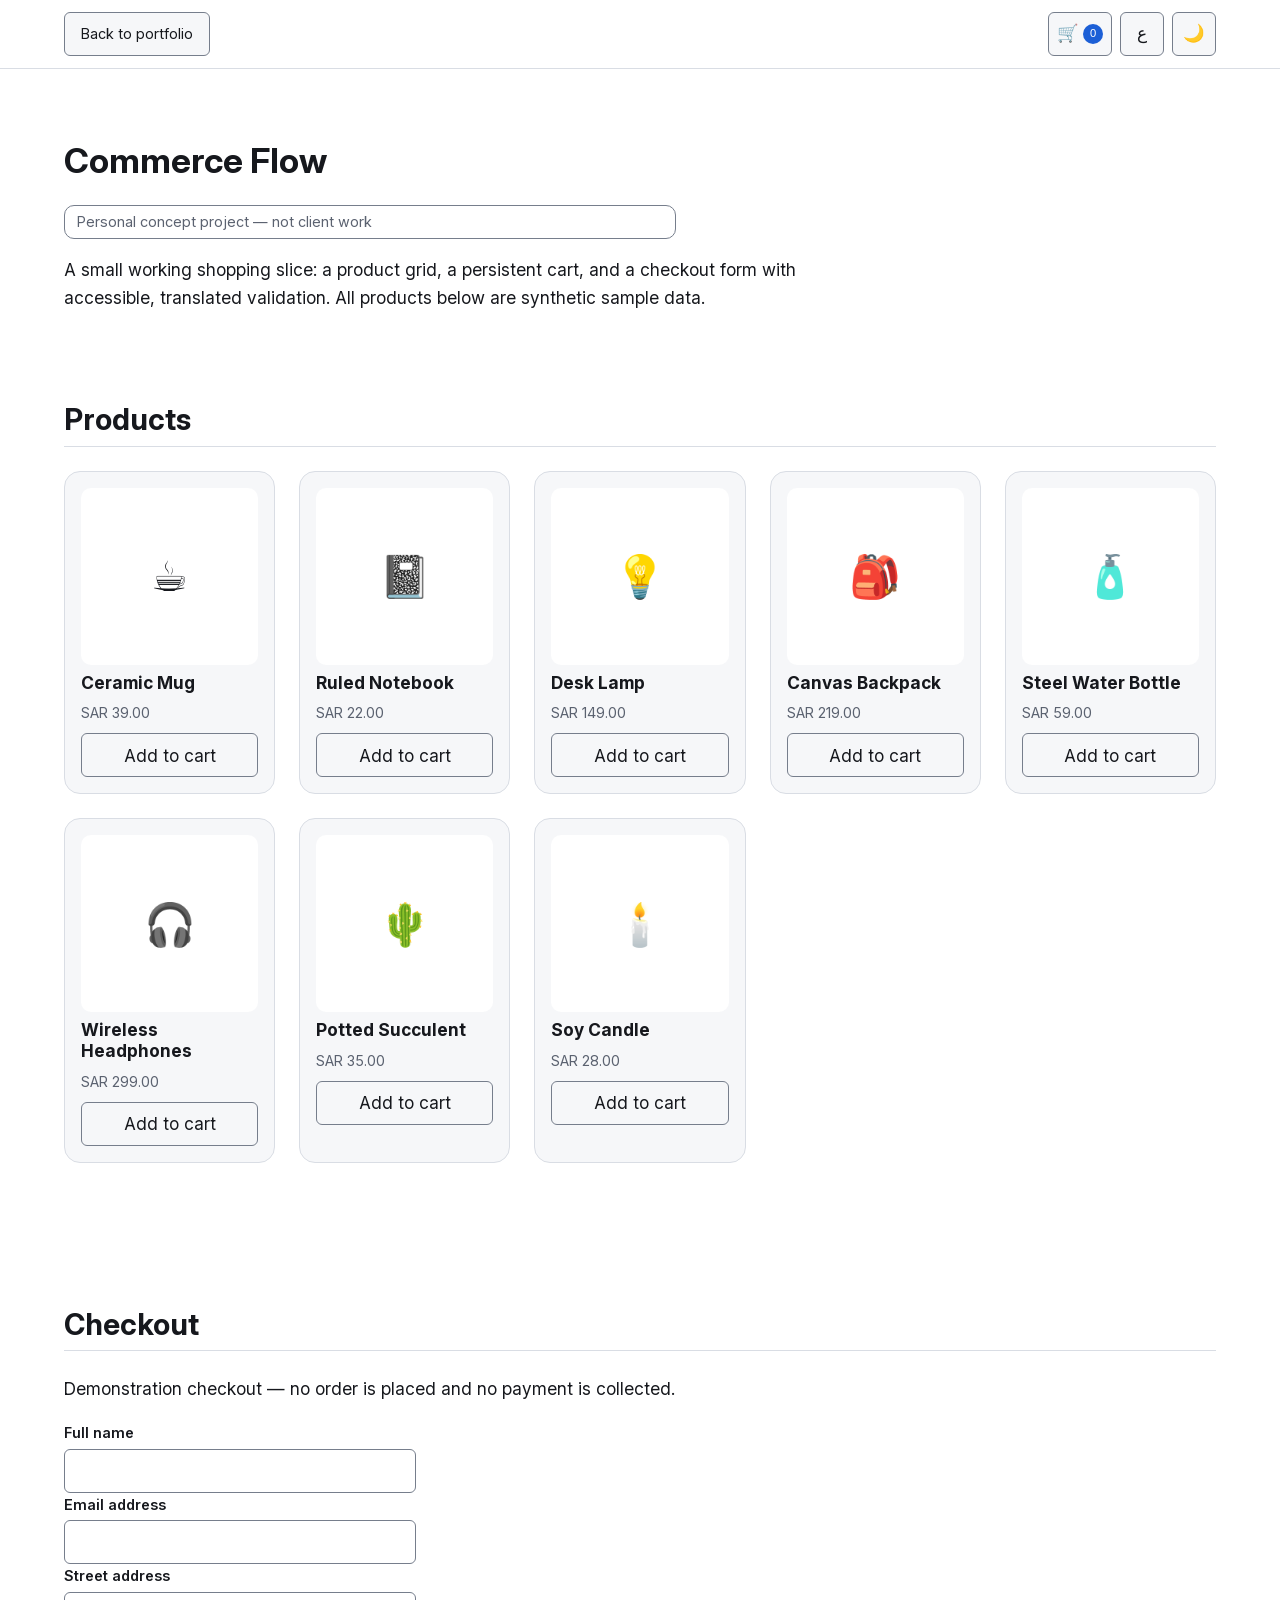
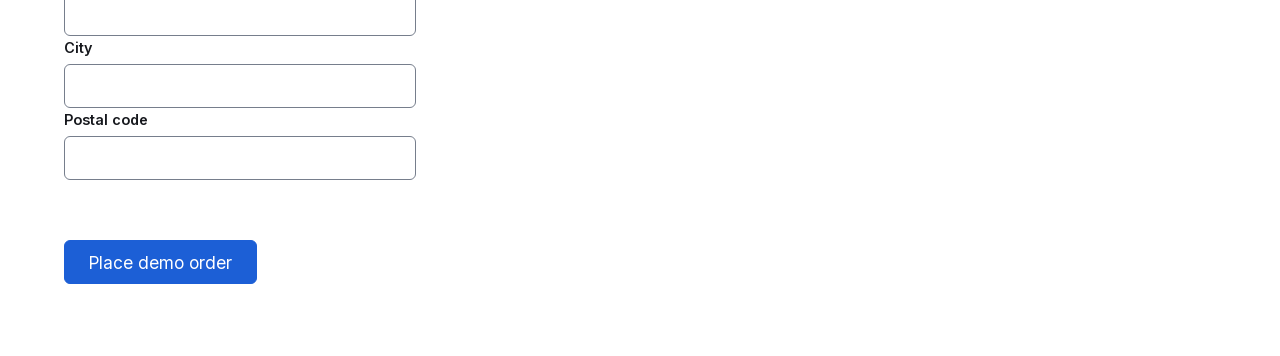
==== demos/commerce/index.html @ 714829f4 "feat: add bilingual commerce flow demo with accessible validation DOM-free cart.js (createCart) is u" ====
<!doctype html>
<html lang="en" dir="ltr">
<head>
  <meta charset="UTF-8">
  <meta name="viewport" content="width=device-width, initial-scale=1">
  <title>Commerce Flow — Musaad Muhammad</title>
  <meta name="description" content="A bilingual shopping slice — product grid, cart drawer, and a checkout form with accessible, translated validation. Personal concept project, not client work.">
  <link rel="stylesheet" href="../../css/tokens.css">
  <link rel="stylesheet" href="../../css/base.css">
  <link rel="stylesheet" href="../../css/components.css">
  <link rel="stylesheet" href="../../css/print.css" media="print">
  <script>
    try {
      const t = localStorage.getItem('portfolio:theme');
      if (t) document.documentElement.dataset.theme = t;
      const q = new URLSearchParams(location.search).get('lang');
      const l = q === 'ar' || q === 'en' ? q : localStorage.getItem('portfolio:lang');
      if (l === 'ar') { document.documentElement.lang = 'ar'; document.documentElement.dir = 'rtl'; }
    } catch {}
  </script>
  <script type="module" src="demo.js"></script>
</head>
<body>
  <a class="skip-link" href="#main" data-i18n="skip.label">Skip to main content</a>

  <header class="site-header">
    <nav class="nav container" aria-label="Primary">
      <a class="action" href="../../index.html" data-i18n="back.toPortfolio">Back to portfolio</a>
      <div class="nav__toggles">
        <button type="button" id="cart-trigger" class="toggle" data-modal-open="cart-drawer" data-i18n-attr="aria-label:cart.trigger" aria-label="Open cart">
          🛒<span id="cart-badge" class="cart-badge" aria-hidden="true">0</span>
        </button>
        <button type="button" id="lang-toggle" class="toggle" aria-pressed="false" aria-label="Switch to Arabic">ع</button>
        <button type="button" id="theme-toggle" class="toggle" aria-pressed="false" aria-label="Switch to dark theme">🌙</button>
      </div>
    </nav>
  </header>

  <p class="visually-hidden" role="status" aria-live="polite">
    <span data-i18n="cart.countLabel">Items in cart:</span> <span id="cart-count-live">0</span>
  </p>

  <main id="main">
    <div class="container demo-intro">
      <h1 data-i18n="page.title">Commerce Flow</h1>
      <p class="badge" data-i18n="badge.label">Personal concept project — not client work</p>
      <p class="demo-intro__text" data-i18n="page.intro">A small working shopping slice: a product grid, a persistent cart, and a checkout form with accessible, translated validation. All products below are synthetic sample data.</p>
    </div>

    <section id="products" class="section" aria-labelledby="products-title">
      <div class="container">
        <h2 class="section__title" id="products-title" data-i18n="products.title">Products</h2>
        <div class="product-grid">

          <article class="product-card">
            <div class="product-card__icon" aria-hidden="true">☕</div>
            <h3 class="product-card__name" data-i18n="product.mug.name">Ceramic Mug</h3>
            <p class="product-card__price" data-price-for="p-mug"></p>
            <button type="button" class="btn btn--secondary" data-add-to-cart="p-mug" data-i18n="cart.add">Add to cart</button>
          </article>

          <article class="product-card">
            <div class="product-card__icon" aria-hidden="true">📓</div>
            <h3 class="product-card__name" data-i18n="product.notebook.name">Ruled Notebook</h3>
            <p class="product-card__price" data-price-for="p-notebook"></p>
            <button type="button" class="btn btn--secondary" data-add-to-cart="p-notebook" data-i18n="cart.add">Add to cart</button>
          </article>

          <article class="product-card">
            <div class="product-card__icon" aria-hidden="true">💡</div>
            <h3 class="product-card__name" data-i18n="product.lamp.name">Desk Lamp</h3>
            <p class="product-card__price" data-price-for="p-lamp"></p>
            <button type="button" class="btn btn--secondary" data-add-to-cart="p-lamp" data-i18n="cart.add">Add to cart</button>
          </article>

          <article class="product-card">
            <div class="product-card__icon" aria-hidden="true">🎒</div>
            <h3 class="product-card__name" data-i18n="product.backpack.name">Canvas Backpack</h3>
            <p class="product-card__price" data-price-for="p-backpack"></p>
            <button type="button" class="btn btn--secondary" data-add-to-cart="p-backpack" data-i18n="cart.add">Add to cart</button>
          </article>

          <article class="product-card">
            <div class="product-card__icon" aria-hidden="true">🧴</div>
            <h3 class="product-card__name" data-i18n="product.bottle.name">Steel Water Bottle</h3>
            <p class="product-card__price" data-price-for="p-bottle"></p>
            <button type="button" class="btn btn--secondary" data-add-to-cart="p-bottle" data-i18n="cart.add">Add to cart</button>
          </article>

          <article class="product-card">
            <div class="product-card__icon" aria-hidden="true">🎧</div>
            <h3 class="product-card__name" data-i18n="product.headphones.name">Wireless Headphones</h3>
            <p class="product-card__price" data-price-for="p-headphones"></p>
            <button type="button" class="btn btn--secondary" data-add-to-cart="p-headphones" data-i18n="cart.add">Add to cart</button>
          </article>

          <article class="product-card">
            <div class="product-card__icon" aria-hidden="true">🌵</div>
            <h3 class="product-card__name" data-i18n="product.plant.name">Potted Succulent</h3>
            <p class="product-card__price" data-price-for="p-plant"></p>
            <button type="button" class="btn btn--secondary" data-add-to-cart="p-plant" data-i18n="cart.add">Add to cart</button>
          </article>

          <article class="product-card">
            <div class="product-card__icon" aria-hidden="true">🕯️</div>
            <h3 class="product-card__name" data-i18n="product.candle.name">Soy Candle</h3>
            <p class="product-card__price" data-price-for="p-candle"></p>
            <button type="button" class="btn btn--secondary" data-add-to-cart="p-candle" data-i18n="cart.add">Add to cart</button>
          </article>

        </div>
      </div>
    </section>

    <section id="checkout" class="section" aria-labelledby="checkout-title">
      <div class="container">
        <h2 class="section__title" id="checkout-title" data-i18n="checkout.title">Checkout</h2>
        <p data-i18n="checkout.note">Demonstration checkout — no order is placed and no payment is collected.</p>

        <form id="checkout-form" novalidate>
          <div class="field">
            <label class="field__label" for="checkout-name" data-i18n="checkout.name.label">Full name</label>
            <input class="field__control" type="text" id="checkout-name" name="name" required autocomplete="name">
            <p class="field__error" id="checkout-name-error" data-i18n="checkout.name.error" hidden>Enter your full name.</p>
          </div>

          <div class="field">
            <label class="field__label" for="checkout-email" data-i18n="checkout.email.label">Email address</label>
            <input class="field__control" type="email" id="checkout-email" name="email" required autocomplete="email">
            <p class="field__error" id="checkout-email-error-required" data-i18n="checkout.email.error.required" hidden>Enter your email address.</p>
            <p class="field__error" id="checkout-email-error-invalid" data-i18n="checkout.email.error.invalid" hidden>Enter a valid email address.</p>
          </div>

          <div class="field">
            <label class="field__label" for="checkout-address" data-i18n="checkout.address.label">Street address</label>
            <input class="field__control" type="text" id="checkout-address" name="address" required autocomplete="street-address">
            <p class="field__error" id="checkout-address-error" data-i18n="checkout.address.error" hidden>Enter your street address.</p>
          </div>

          <div class="field">
            <label class="field__label" for="checkout-city" data-i18n="checkout.city.label">City</label>
            <input class="field__control" type="text" id="checkout-city" name="city" required autocomplete="address-level2">
            <p class="field__error" id="checkout-city-error" data-i18n="checkout.city.error" hidden>Enter your city.</p>
          </div>

          <div class="field">
            <label class="field__label" for="checkout-postal" data-i18n="checkout.postal.label">Postal code</label>
            <input class="field__control" type="text" id="checkout-postal" name="postal" required autocomplete="postal-code" inputmode="numeric">
            <p class="field__error" id="checkout-postal-error" data-i18n="checkout.postal.error" hidden>Enter your postal code.</p>
          </div>

          <p class="checkout-summary" id="checkout-summary" aria-live="polite"></p>

          <button type="submit" class="btn btn--primary" data-i18n="checkout.submit">Place demo order</button>

          <p class="demo-success" id="checkout-success" role="status" aria-live="polite" hidden data-i18n="checkout.success">Thank you — this is a demo checkout. No order was placed.</p>
        </form>
      </div>
    </section>
  </main>

  <dialog id="cart-drawer" class="drawer" aria-labelledby="cart-drawer-title">
    <div class="drawer__header">
      <h2 id="cart-drawer-title" data-i18n="cart.title">Your cart</h2>
      <button type="button" class="drawer__close" data-modal-close data-i18n-attr="aria-label:cart.close" aria-label="Close cart">×</button>
    </div>
    <p id="cart-empty" data-i18n="cart.empty">Your cart is empty.</p>
    <ul id="cart-lines" class="cart-lines"></ul>
    <p class="cart-subtotal">
      <span data-i18n="cart.subtotal.label">Subtotal</span>
      <span id="cart-subtotal-value"></span>
    </p>
    <button type="button" id="cart-checkout-btn" class="btn btn--primary" data-i18n="cart.checkoutCta">Proceed to checkout</button>
  </dialog>

  <div class="visually-hidden" role="status" aria-live="polite" id="i18n-status"></div>
</body>
</html>
---- css/tokens.css ----
/* unicode-range is load-bearing: it stops the English page from ever fetching the
   Arabic face, and stops the Arabic page from fetching Inter for anything but the
   Latin runs embedded in Arabic sentences. */
@font-face {
  font-family: 'Inter';
  src: url('../assets/fonts/inter-subset.woff2') format('woff2-variations');
  font-weight: 100 900;
  font-display: swap;
  /* U+2215 (division slash) and U+FFFD (replacement character) are omitted: the source
     Inter build has no glyph for either, so inter-subset.woff2 doesn't either. Declaring
     them here would make the browser select this face for those codepoints and draw
     tofu instead of falling back. Don't add them back without adding the glyphs. */
  unicode-range: U+0000-00FF, U+0131, U+0152-0153, U+02BB-02BC, U+2000-206F, U+2074,
                 U+20AC, U+2122, U+2191, U+2193, U+2212, U+FEFF;
}

@font-face {
  font-family: 'Noto Sans Arabic';
  src: url('../assets/fonts/noto-sans-arabic-subset.woff2') format('woff2-variations');
  font-weight: 100 900;
  font-display: swap;
  /* U+FB50-FDFF (Arabic Presentation Forms-A) is omitted: it was dropped from the
     subset in tools/build-fonts.sh to fit the font size budget (it's a legacy
     compatibility block ordinary authored Arabic text never uses), so the glyphs
     genuinely aren't in noto-sans-arabic-subset.woff2. Declaring it here would make
     the browser select this face for that block and draw tofu instead of falling
     back. Don't restore it without also restoring the glyphs. */
  unicode-range: U+0600-06FF, U+0750-077F, U+08A0-08FF, U+200C-200F, U+FE70-FEFF;
}

:root {
  /* Declaring both schemes lets light-dark() resolve, and lets [data-theme] override
     it by changing nothing but color-scheme. Every colour is stated once, so the two
     themes cannot drift apart. */
  color-scheme: light dark;

  --color-bg:            light-dark(#ffffff, #101216);
  --color-surface:       light-dark(#f6f7f9, #191c22);
  --color-text:          light-dark(#16181d, #e9ecf1);
  --color-text-muted:    light-dark(#5b6270, #a3abb9);
  --color-accent:        light-dark(#1c5fd6, #7aa7ff);
  --color-on-accent:     light-dark(#ffffff, #0d1017);
  --color-border:        light-dark(#d9dde4, #2a303a); /* decorative — no contrast floor */
  --color-border-strong: light-dark(#767e8c, #666e7c); /* control boundaries — gated at 3:1 */
  --color-focus:         light-dark(#1c5fd6, #7aa7ff);

  --font-latin: 'Inter', system-ui, -apple-system, 'Segoe UI', sans-serif;
  --font-arabic: 'Noto Sans Arabic', 'Segoe UI', Tahoma, sans-serif;

  --text-sm: clamp(0.82rem, 0.79rem + 0.14vw, 0.9rem);
  --text-base: clamp(1rem, 0.96rem + 0.2vw, 1.08rem);
  --text-lg: clamp(1.16rem, 1.08rem + 0.4vw, 1.35rem);
  --text-xl: clamp(1.4rem, 1.25rem + 0.75vw, 1.85rem);
  --text-2xl: clamp(1.75rem, 1.45rem + 1.5vw, 2.6rem);
  --text-3xl: clamp(2.25rem, 1.7rem + 2.75vw, 4rem);

  --space-1: 0.25rem;
  --space-2: 0.5rem;
  --space-3: 0.75rem;
  --space-4: 1rem;
  --space-5: 1.5rem;
  --space-6: 2rem;
  --space-7: 3rem;
  --space-8: 4.5rem;

  --radius-sm: 6px;
  --radius-md: 10px;
  --radius-lg: 16px;
  --shadow-1: 0 1px 2px rgb(0 0 0 / 6%), 0 4px 16px rgb(0 0 0 / 6%);
  --duration-fast: 160ms;

  --measure: 68ch;
}

/* An explicit choice is expressed purely as a color-scheme override. No colour is
   restated, so there is no second copy of the palette to keep in sync. With no
   [data-theme] present, color-scheme: light dark means the OS preference wins. */
:root[data-theme='light'] { color-scheme: light; }
:root[data-theme='dark']  { color-scheme: dark; }
---- css/base.css ----
*, *::before, *::after { box-sizing: border-box; }

body {
  margin: 0;
  background: var(--color-bg);
  color: var(--color-text);
  font-family: var(--font-latin);
  font-size: var(--text-base);
  line-height: 1.65;
  -webkit-font-smoothing: antialiased;
}

/* Arabic sits visually smaller than Latin at the same nominal size. */
:root[lang='ar'] body {
  font-family: var(--font-arabic);
  font-size: calc(var(--text-base) * 1.08);
  line-height: 1.9;
}

:where(a) { color: var(--color-accent); }

:where(h1, h2, h3) { line-height: 1.2; text-wrap: balance; }

:where(p) { max-inline-size: var(--measure); text-wrap: pretty; }

:focus-visible {
  outline: 3px solid var(--color-focus);
  outline-offset: 2px;
  border-radius: var(--radius-sm);
}

.visually-hidden {
  position: absolute;
  inline-size: 1px;
  block-size: 1px;
  padding: 0;
  margin: -1px;
  overflow: hidden;
  clip-path: inset(50%);
  white-space: nowrap;
}

.skip-link {
  position: absolute;
  inset-block-start: var(--space-2);
  inset-inline-start: var(--space-2);
  z-index: 10;
  padding: var(--space-2) var(--space-4);
  background: var(--color-accent);
  color: var(--color-on-accent);
  border-radius: var(--radius-sm);
  transform: translateY(-200%);
}

.skip-link:focus-visible { transform: none; }

.container {
  inline-size: min(100% - var(--space-5) * 2, 72rem);
  margin-inline: auto;
}

/* Vertical rhythm between flow children — no gap before the first child. */
.stack > * + * { margin-block-start: var(--space-4); }

.section { padding-block: var(--space-8); }

.section__title {
  font-size: var(--text-xl);
  margin-block: 0 var(--space-5);
  padding-block-end: var(--space-2);
  border-block-end: 1px solid var(--color-border);
}

@media (prefers-reduced-motion: reduce) {
  *, *::before, *::after {
    animation-duration: 0.01ms !important;
    animation-iteration-count: 1 !important;
    transition-duration: 0.01ms !important;
    scroll-behavior: auto !important;
  }
}
---- css/components.css ----
/* Site header and primary navigation. */
.site-header {
  position: sticky;
  inset-block-start: 0;
  z-index: 5;
  background: var(--color-bg);
  border-block-end: 1px solid var(--color-border);
}

.nav {
  display: flex;
  flex-wrap: wrap;
  align-items: center;
  justify-content: space-between;
  gap: var(--space-3);
  padding-block: var(--space-3);
}

.nav__list {
  display: flex;
  flex-wrap: wrap;
  gap: var(--space-2) var(--space-5);
  list-style: none;
  margin: 0;
  padding: 0;
}

.nav__list a {
  color: var(--color-text);
  text-decoration: none;
  font-size: var(--text-sm);
}

.nav__list a:hover,
.nav__list a.is-current {
  color: var(--color-accent);
}

.nav__toggles {
  display: flex;
  gap: var(--space-2);
}

/* Both toggle buttons: 44x44 CSS px is the accessible minimum touch target,
   not one of the token scale's stops, so it is stated explicitly here. */
.toggle {
  display: inline-flex;
  align-items: center;
  justify-content: center;
  min-inline-size: 2.75rem;
  min-block-size: 2.75rem;
  padding: var(--space-2);
  background: var(--color-surface);
  color: var(--color-text);
  border: 1px solid var(--color-border-strong);
  border-radius: var(--radius-sm);
  font-size: var(--text-base);
  line-height: 1;
  cursor: pointer;
}

.toggle:hover { border-color: var(--color-accent); }

/* Hero / About section. */
.hero {
  padding-block: var(--space-8);
  border-block-end: 1px solid var(--color-border);
}

.hero h1 {
  font-size: var(--text-3xl);
  margin-block: 0 var(--space-2);
}

.hero__tagline {
  font-size: var(--text-lg);
  color: var(--color-text-muted);
  margin-block: 0 var(--space-5);
}

.hero__summary {
  font-size: var(--text-base);
  margin-block: 0;
}

/* Shared action-link row, used in the hero and repeated in the footer. */
.actions {
  display: flex;
  flex-wrap: wrap;
  gap: var(--space-3);
  list-style: none;
  margin: var(--space-5) 0 0;
  padding: 0;
}

.footer .actions { margin-block-start: var(--space-3); }

.action {
  display: inline-flex;
  align-items: center;
  min-block-size: 2.75rem;
  padding-inline: var(--space-4);
  color: var(--color-text);
  text-decoration: none;
  background: var(--color-surface);
  border: 1px solid var(--color-border-strong);
  border-radius: var(--radius-sm);
  font-size: var(--text-sm);
}

.action:hover { border-color: var(--color-accent); color: var(--color-accent); }

.action--primary {
  background: var(--color-accent);
  color: var(--color-on-accent);
  border-color: var(--color-accent);
}

.action--primary:hover { color: var(--color-on-accent); opacity: 0.9; }

/* Experience timeline. */
.timeline {
  list-style: none;
  margin: 0;
  padding: 0;
}

.timeline__item + .timeline__item { margin-block-start: var(--space-6); }

.timeline__role {
  display: flex;
  flex-wrap: wrap;
  justify-content: space-between;
  align-items: baseline;
  gap: var(--space-2);
  margin-block-end: var(--space-3);
}

.timeline__position {
  font-weight: 600;
  font-size: var(--text-lg);
}

.timeline__date {
  color: var(--color-text-muted);
  font-size: var(--text-sm);
  white-space: nowrap;
}

.timeline__bullets {
  margin: 0;
  padding-inline-start: var(--space-5);
}

/* Work cards. */
.cards {
  display: grid;
  grid-template-columns: repeat(auto-fit, minmax(16rem, 1fr));
  gap: var(--space-5);
}

.card {
  display: flex;
  flex-direction: column;
  gap: var(--space-3);
  padding: var(--space-5);
  background: var(--color-surface);
  border: 1px solid var(--color-border);
  border-radius: var(--radius-lg);
  box-shadow: var(--shadow-1);
}

.card h3 { margin: 0; font-size: var(--text-lg); }

.card p { margin: 0; }

.badge {
  align-self: flex-start;
  padding: var(--space-1) var(--space-3);
  background: var(--color-bg);
  border: 1px solid var(--color-border-strong);
  border-radius: var(--radius-md);
  color: var(--color-text-muted);
  font-size: var(--text-sm);
}

.card__links {
  display: flex;
  gap: var(--space-4);
  margin-block-start: auto;
  padding-block-start: var(--space-2);
}

.card__links a { color: var(--color-accent); font-size: var(--text-sm); }

/* Skills. */
.skills-groups {
  display: grid;
  grid-template-columns: repeat(auto-fit, minmax(14rem, 1fr));
  gap: var(--space-5);
}

.skills-group h3 {
  font-size: var(--text-base);
  margin-block: 0 var(--space-2);
}

.tag-list {
  margin: 0;
  color: var(--color-text-muted);
  line-height: 1.7;
}

/* Footer. */
.footer {
  padding-block: var(--space-7);
  border-block-start: 1px solid var(--color-border);
}

.footer__name {
  font-weight: 600;
  margin: 0;
}

/* ------------------------------------------------------------------------
   Demo-only components, shared by demos/components and demos/commerce.
   ------------------------------------------------------------------------ */

.demo-intro { padding-block-start: var(--space-7); }

.demo-intro__text { max-inline-size: var(--measure); }

.demo-example {
  display: flex;
  flex-wrap: wrap;
  align-items: center;
  gap: var(--space-3);
  padding: var(--space-5);
  margin-block: var(--space-4);
  background: var(--color-surface);
  border: 1px solid var(--color-border);
  border-radius: var(--radius-lg);
}

.demo-example--stack {
  flex-direction: column;
  align-items: stretch;
}

/* Code snippet + copy button, attached under each rendered example. */
.snippet {
  display: flex;
  flex-direction: column;
  align-items: flex-start;
  gap: var(--space-2);
}

.snippet pre {
  inline-size: 100%;
  margin: 0;
  padding: var(--space-3) var(--space-4);
  overflow-x: auto;
  background: var(--color-bg);
  border: 1px solid var(--color-border);
  border-radius: var(--radius-sm);
  font-size: var(--text-sm);
  line-height: 1.6;
}

.copy-button {
  display: inline-flex;
  align-items: center;
  justify-content: center;
  min-inline-size: 2.75rem;
  min-block-size: 2.75rem;
  padding-inline: var(--space-4);
  background: var(--color-surface);
  color: var(--color-text);
  border: 1px solid var(--color-border-strong);
  border-radius: var(--radius-sm);
  font-size: var(--text-sm);
  cursor: pointer;
}

.copy-button:hover { border-color: var(--color-accent); color: var(--color-accent); }

/* Buttons. */
.btn {
  display: inline-flex;
  align-items: center;
  justify-content: center;
  min-inline-size: 2.75rem;
  min-block-size: 2.75rem;
  padding-inline: var(--space-5);
  border-radius: var(--radius-sm);
  font-size: var(--text-base);
  font-family: inherit;
  cursor: pointer;
}

.btn--primary {
  background: var(--color-accent);
  color: var(--color-on-accent);
  border: 1px solid var(--color-accent);
}

.btn--primary:hover { opacity: 0.9; }

.btn--secondary {
  background: var(--color-surface);
  color: var(--color-text);
  border: 1px solid var(--color-border-strong);
}

.btn--secondary:hover { border-color: var(--color-accent); color: var(--color-accent); }

.btn--ghost {
  background: transparent;
  color: var(--color-accent);
  border: 1px solid transparent;
}

.btn--ghost:hover { background: var(--color-surface); }

.btn:disabled { cursor: not-allowed; opacity: 0.5; }

/* Form fields. */
.field {
  display: flex;
  flex-direction: column;
  gap: var(--space-1);
  max-inline-size: 22rem;
}

.field__label { font-size: var(--text-sm); font-weight: 600; }

.field__control {
  min-block-size: 2.75rem;
  padding-inline: var(--space-3);
  background: var(--color-bg);
  color: var(--color-text);
  border: 1px solid var(--color-border-strong);
  border-radius: var(--radius-sm);
  font: inherit;
}

.field__hint { margin: 0; color: var(--color-text-muted); font-size: var(--text-sm); }

/* The invalid state doubles the border weight in addition to the icon and
   bold weight on the error text below — the signal is never colour alone. */
.field--invalid .field__control { border-width: 2px; }

.field__error { margin: 0; color: var(--color-text); font-weight: 600; font-size: var(--text-sm); }

.field__error::before { content: '⚠ '; }

/* Checkbox / radio choice groups. */
.choice-group {
  display: flex;
  flex-direction: column;
  gap: var(--space-2);
  padding: 0;
  border: 0;
  margin: 0;
}

.choice-group legend { padding: 0; margin-block-end: var(--space-2); font-weight: 600; font-size: var(--text-sm); }

.choice {
  display: inline-flex;
  align-items: center;
  gap: var(--space-2);
  min-inline-size: 2.75rem;
  min-block-size: 2.75rem;
}

/* Direction override control (demos/components only). */
.direction-control {
  display: flex;
  flex-wrap: wrap;
  align-items: center;
  gap: var(--space-4);
  padding: var(--space-4);
  margin-block: var(--space-5);
  border: 1px solid var(--color-border);
  border-radius: var(--radius-md);
}

.direction-control legend { padding: 0; font-weight: 600; }

.direction-control__hint { flex-basis: 100%; margin: 0; color: var(--color-text-muted); font-size: var(--text-sm); }

/* Tabs — WAI-ARIA tabs pattern. */
.tabs__list { display: flex; flex-wrap: wrap; gap: var(--space-2); border-block-end: 1px solid var(--color-border); }

.tabs__tab {
  min-inline-size: 2.75rem;
  min-block-size: 2.75rem;
  padding-inline: var(--space-4);
  background: transparent;
  color: var(--color-text-muted);
  border: 0;
  border-block-end: 3px solid transparent;
  font: inherit;
  cursor: pointer;
}

.tabs__tab[aria-selected='true'] {
  color: var(--color-text);
  border-block-end-color: var(--color-accent);
  font-weight: 600;
}

.tabs__panel { padding-block: var(--space-4); }

/* Accordion — native <details>/<summary>, no custom JS. */
.accordion__item { padding-block: var(--space-3); border-block-end: 1px solid var(--color-border); }

.accordion__item summary {
  min-block-size: 2.75rem;
  display: flex;
  align-items: center;
  font-weight: 600;
  cursor: pointer;
}

.accordion__item p { margin: var(--space-2) 0 0; color: var(--color-text-muted); }

/* Toast. */
.toast {
  display: inline-flex;
  align-items: center;
  padding: var(--space-3) var(--space-4);
  background: var(--color-text);
  color: var(--color-bg);
  border-radius: var(--radius-sm);
  box-shadow: var(--shadow-1);
  font-size: var(--text-sm);
}

/* Native <dialog>: platform gives focus trapping, Escape handling, and
   focus restoration to the trigger — only its appearance is styled here. */
.dialog {
  inline-size: min(90vw, 28rem);
  padding: var(--space-5);
  background: var(--color-surface);
  color: var(--color-text);
  border: 1px solid var(--color-border);
  border-radius: var(--radius-lg);
  box-shadow: var(--shadow-1);
}

.dialog::backdrop { background: rgb(0 0 0 / 45%); }

.dialog__actions { display: flex; justify-content: flex-end; gap: var(--space-3); margin-block-start: var(--space-5); }

/* ------------------------------------------------------------------------
   Demo-only: demos/commerce.
   ------------------------------------------------------------------------ */

.cart-badge {
  display: inline-flex;
  align-items: center;
  justify-content: center;
  min-inline-size: 1.25rem;
  min-block-size: 1.25rem;
  padding-inline: 0.25rem;
  margin-inline-start: var(--space-1);
  background: var(--color-accent);
  color: var(--color-on-accent);
  border-radius: 999px;
  font-size: 0.7rem;
  line-height: 1;
}

.product-grid {
  display: grid;
  grid-template-columns: repeat(auto-fit, minmax(12rem, 1fr));
  gap: var(--space-5);
}

.product-card {
  display: flex;
  flex-direction: column;
  gap: var(--space-2);
  padding: var(--space-4);
  background: var(--color-surface);
  border: 1px solid var(--color-border);
  border-radius: var(--radius-lg);
}

.product-card__icon {
  display: flex;
  align-items: center;
  justify-content: center;
  aspect-ratio: 1 / 1;
  font-size: var(--text-2xl);
  background: var(--color-bg);
  border-radius: var(--radius-md);
}

.product-card__name { margin: 0; font-size: var(--text-base); }

.product-card__price { margin: 0; color: var(--color-text-muted); font-size: var(--text-sm); }

/* Cart drawer — a native <dialog> pinned to the inline-end edge, so
   focus trapping, Escape handling, and focus restoration come from the
   platform. Anchoring with inset-inline-end (rather than a physical side)
   is what makes it open from the correct edge under both LTR and RTL. */
.drawer {
  position: fixed;
  inset-block: 0;
  inset-inline-end: 0;
  margin: 0;
  max-inline-size: min(90vw, 26rem);
  inline-size: 100%;
  max-block-size: 100vh;
  padding: var(--space-5);
  background: var(--color-surface);
  color: var(--color-text);
  border: 0;
  border-inline-start: 1px solid var(--color-border);
  box-shadow: var(--shadow-1);
  overflow-y: auto;
}

/* Specificity beats the UA sheet's `dialog[open] { display: block }' so the
   flex layout below actually applies while the drawer is open. */
.drawer[open] {
  display: flex;
  flex-direction: column;
  gap: var(--space-4);
}

.drawer::backdrop { background: rgb(0 0 0 / 45%); }

.drawer__header { display: flex; align-items: center; justify-content: space-between; }

.drawer__header h2 { margin: 0; font-size: var(--text-lg); }

.drawer__close {
  display: inline-flex;
  align-items: center;
  justify-content: center;
  min-inline-size: 2.75rem;
  min-block-size: 2.75rem;
  background: transparent;
  color: var(--color-text);
  border: 1px solid var(--color-border-strong);
  border-radius: var(--radius-sm);
  font-size: var(--text-lg);
  cursor: pointer;
}

.cart-lines {
  list-style: none;
  margin: 0;
  padding: 0;
  display: flex;
  flex-direction: column;
  gap: var(--space-3);
  overflow-y: auto;
}

.cart-line {
  display: flex;
  align-items: center;
  gap: var(--space-2);
  padding-block: var(--space-2);
  border-block-end: 1px solid var(--color-border);
}

.cart-line__name { flex: 1 1 auto; font-size: var(--text-sm); }

.cart-line__qty { display: inline-flex; align-items: center; gap: var(--space-1); }

.stepper__btn {
  display: inline-flex;
  align-items: center;
  justify-content: center;
  min-inline-size: 2.75rem;
  min-block-size: 2.75rem;
  background: var(--color-bg);
  color: var(--color-text);
  border: 1px solid var(--color-border-strong);
  border-radius: var(--radius-sm);
  font-size: var(--text-base);
  cursor: pointer;
}

.cart-line__qty-value { min-inline-size: 1.5rem; text-align: center; }

.cart-line__price { min-inline-size: 4rem; text-align: end; }

.cart-line__remove {
  display: inline-flex;
  align-items: center;
  justify-content: center;
  min-inline-size: 2.75rem;
  min-block-size: 2.75rem;
  background: transparent;
  color: var(--color-text-muted);
  border: 1px solid transparent;
  border-radius: var(--radius-sm);
  font-size: var(--text-lg);
  cursor: pointer;
}

.cart-line__remove:hover { color: var(--color-text); border-color: var(--color-border-strong); }

.cart-subtotal {
  display: flex;
  justify-content: space-between;
  font-weight: 600;
  padding-block-start: var(--space-3);
  border-block-start: 1px solid var(--color-border);
}

.checkout-summary { min-block-size: 1.5em; color: var(--color-text); font-weight: 600; }

.demo-success {
  padding: var(--space-3) var(--space-4);
  margin-block-start: var(--space-3);
  background: var(--color-surface);
  border: 1px solid var(--color-border-strong);
  border-radius: var(--radius-md);
  color: var(--color-text);
  font-weight: 600;
}
---- css/print.css ----
/* Chrome that only makes sense on screen. */
.nav,
.toggle,
.skip-link,
.footer .actions {
  display: none;
}

:root {
  /* Resolve every light-dark() token to its light branch on paper, regardless
     of the on-screen theme, then pin text and background to pure black/white. */
  color-scheme: light;
  --color-bg: #fff;
  --color-text: #000;
}

/* No shadows or fills survive printing — just ink on paper. */
.card,
.action,
.badge {
  background: none;
  box-shadow: none;
}

/* Links carry no color on paper, so the destination is spelled out instead. */
a[href^="http"]::after {
  content: " (" attr(href) ")";
}

.card,
.timeline__item {
  break-inside: avoid;
}
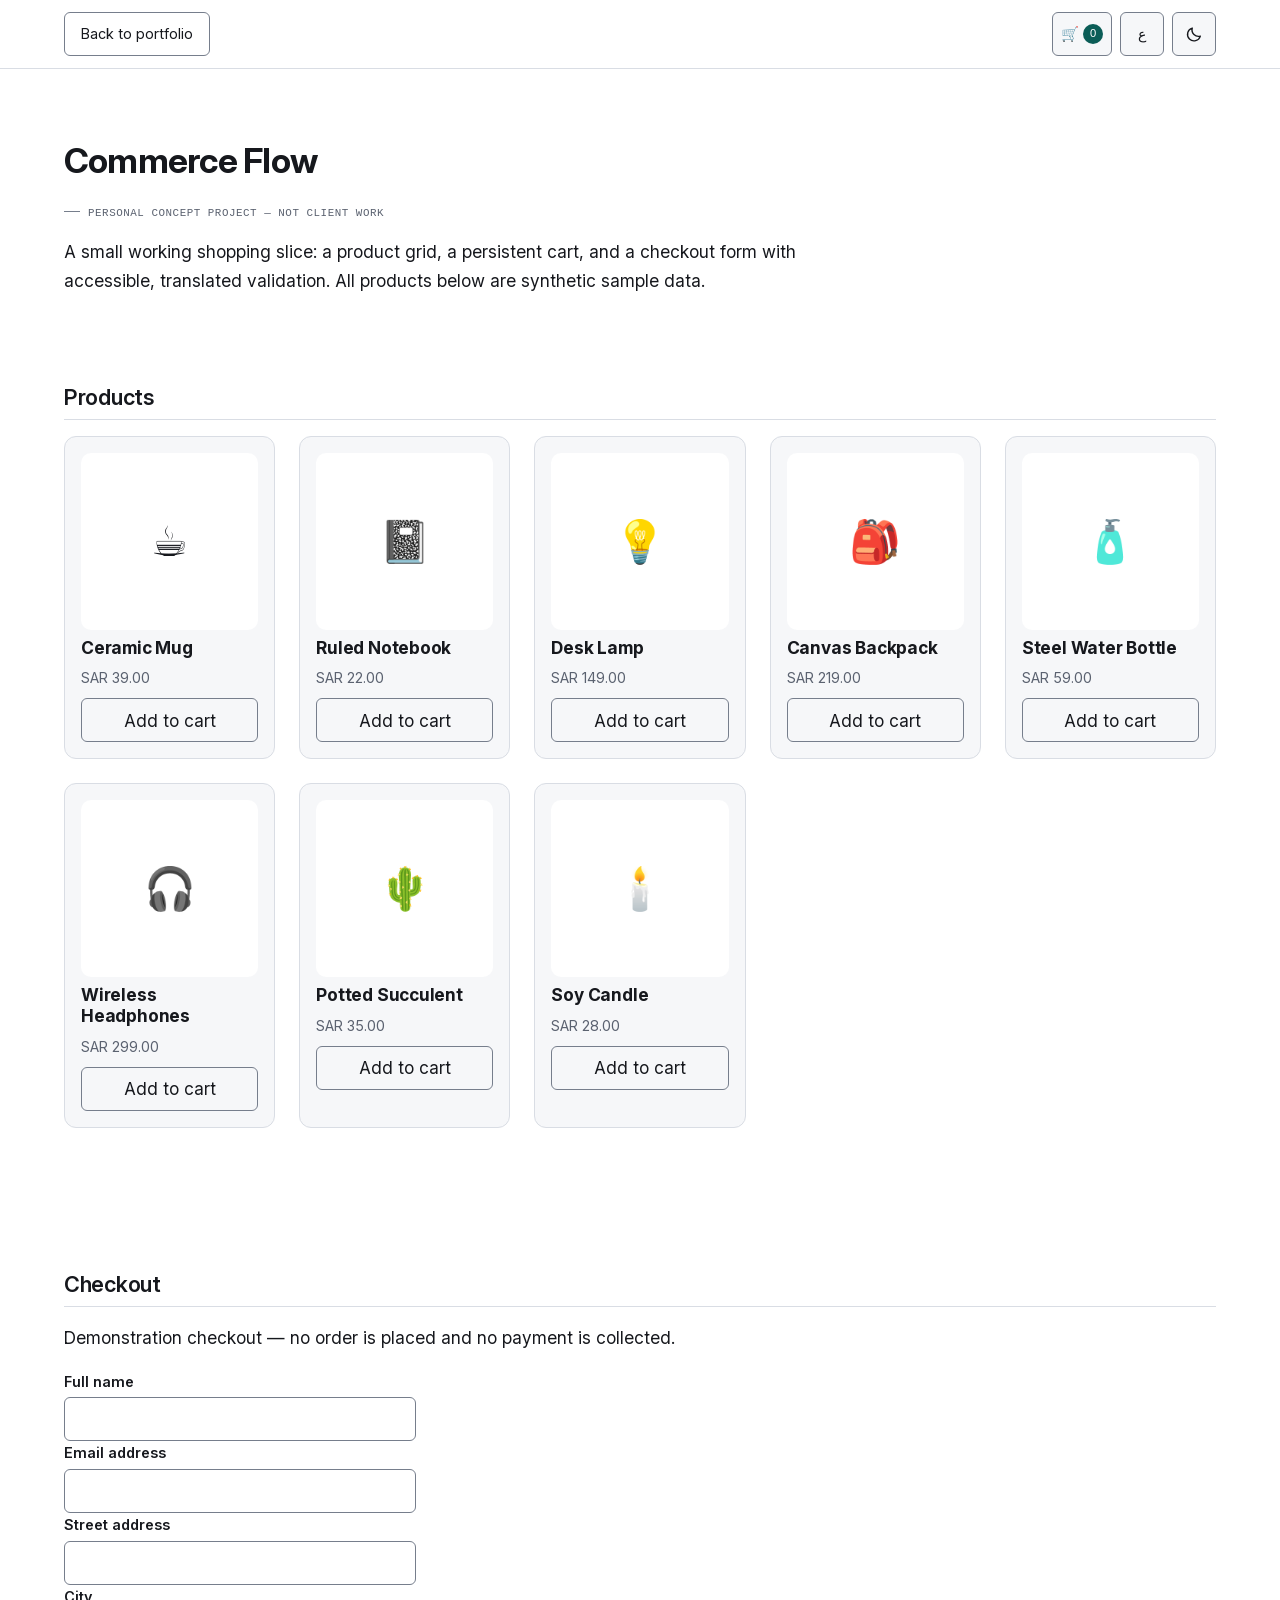
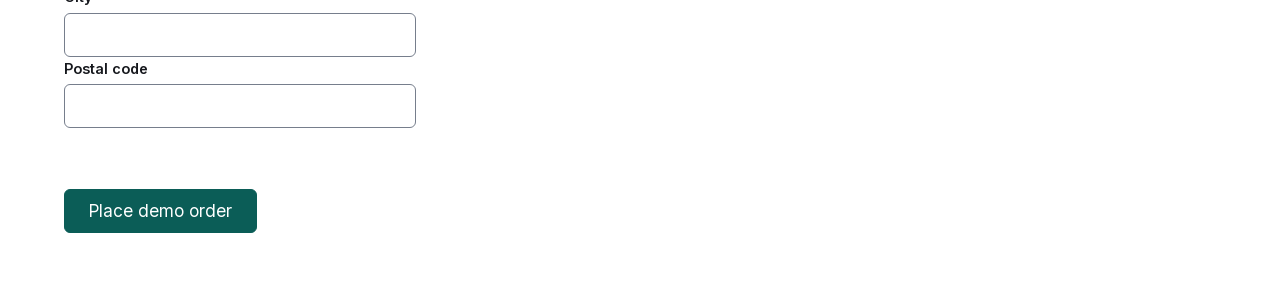
==== commit 48e7a972: "feat: rework the portfolio's visual design The site was well built but read as a template: link-blue" ====
--- a/demos/commerce/index.html
+++ b/demos/commerce/index.html
@@ -5,6 +5,22 @@
   <meta name="viewport" content="width=device-width, initial-scale=1">
   <title>Commerce Flow — Musaad Muhammad</title>
   <meta name="description" content="A bilingual shopping slice — product grid, cart drawer, and a checkout form with accessible, translated validation. Personal concept project, not client work.">
+  <meta name="author" content="Musaad Muhammad">
+  <link rel="canonical" href="https://musaad-sharikh.github.io/demos/commerce/">
+  <link rel="icon" type="image/svg+xml" href="../../assets/icons/favicon.svg">
+  <link rel="apple-touch-icon" sizes="180x180" href="../../assets/icons/apple-touch-icon.png">
+  <link rel="alternate" hreflang="en" href="https://musaad-sharikh.github.io/demos/commerce/?lang=en">
+  <link rel="alternate" hreflang="ar" href="https://musaad-sharikh.github.io/demos/commerce/?lang=ar">
+  <link rel="alternate" hreflang="x-default" href="https://musaad-sharikh.github.io/demos/commerce/">
+  <meta property="og:title" content="Commerce Flow — Musaad Muhammad">
+  <meta property="og:description" content="A bilingual shopping slice — product grid, cart drawer, and a checkout form with accessible, translated validation. Personal concept project, not client work.">
+  <meta property="og:url" content="https://musaad-sharikh.github.io/demos/commerce/">
+  <meta property="og:type" content="website">
+  <meta property="og:locale" content="en_US">
+  <meta property="og:locale:alternate" content="ar_SA">
+  <meta name="twitter:card" content="summary">
+  <meta name="twitter:title" content="Commerce Flow — Musaad Muhammad">
+  <meta name="twitter:description" content="A bilingual shopping slice — product grid, cart drawer, and a checkout form with accessible, translated validation. Personal concept project, not client work.">
   <link rel="stylesheet" href="../../css/tokens.css">
   <link rel="stylesheet" href="../../css/base.css">
   <link rel="stylesheet" href="../../css/components.css">
@@ -31,7 +47,15 @@
           🛒<span id="cart-badge" class="cart-badge" aria-hidden="true">0</span>
         </button>
         <button type="button" id="lang-toggle" class="toggle" aria-pressed="false" aria-label="Switch to Arabic">ع</button>
-        <button type="button" id="theme-toggle" class="toggle" aria-pressed="false" aria-label="Switch to dark theme">🌙</button>
+        <button type="button" id="theme-toggle" class="toggle" aria-pressed="false" aria-label="Switch to dark theme">
+          <svg class="toggle__icon toggle__icon--moon" viewBox="0 0 24 24" fill="none" stroke="currentColor" stroke-width="1.8" stroke-linecap="round" stroke-linejoin="round" aria-hidden="true" focusable="false">
+            <path d="M20 14.5A8.5 8.5 0 0 1 9.5 4a8.5 8.5 0 1 0 10.5 10.5Z"/>
+          </svg>
+          <svg class="toggle__icon toggle__icon--sun" viewBox="0 0 24 24" fill="none" stroke="currentColor" stroke-width="1.8" stroke-linecap="round" stroke-linejoin="round" aria-hidden="true" focusable="false">
+            <circle cx="12" cy="12" r="4.2"/>
+            <path d="M12 2.5v2.2M12 19.3v2.2M4.2 4.2l1.6 1.6M18.2 18.2l1.6 1.6M2.5 12h2.2M19.3 12h2.2M4.2 19.8l1.6-1.6M18.2 5.8l1.6-1.6"/>
+          </svg>
+        </button>
       </div>
     </nav>
   </header>
--- a/css/tokens.css
+++ b/css/tokens.css
@@ -14,18 +14,42 @@
                  U+20AC, U+2122, U+2191, U+2193, U+2212, U+FEFF;
 }
 
+/* IBM Plex Sans Arabic ships as static weights, not a variable font, so each
+   weight is its own face. This is not a downgrade: because every face carries the
+   same unicode-range, an English reader still downloads none of them, and an
+   Arabic reader downloads only the weights the page actually paints — 400 for
+   body copy, 600 for UI labels, 700 for headings and table headers.
+
+   U+200C-200F (ZWJ/ZWNJ and the directional marks) is NOT declared: IBM Plex
+   Sans Arabic has no glyphs for those four codepoints. They are zero-width and
+   the shaper handles them, so falling back costs nothing — but declaring them
+   would point the browser at a face that cannot draw them.
+
+   U+FB50-FDFF (Presentation Forms-A) IS declared here, unlike the Noto build it
+   replaces: these 196 glyphs are present, so pasted legacy text renders rather
+   than falling back. */
 @font-face {
-  font-family: 'Noto Sans Arabic';
-  src: url('../assets/fonts/noto-sans-arabic-subset.woff2') format('woff2-variations');
-  font-weight: 100 900;
+  font-family: 'IBM Plex Sans Arabic';
+  src: url('../assets/fonts/ibm-plex-sans-arabic-400.woff2') format('woff2');
+  font-weight: 400;
   font-display: swap;
-  /* U+FB50-FDFF (Arabic Presentation Forms-A) is omitted: it was dropped from the
-     subset in tools/build-fonts.sh to fit the font size budget (it's a legacy
-     compatibility block ordinary authored Arabic text never uses), so the glyphs
-     genuinely aren't in noto-sans-arabic-subset.woff2. Declaring it here would make
-     the browser select this face for that block and draw tofu instead of falling
-     back. Don't restore it without also restoring the glyphs. */
-  unicode-range: U+0600-06FF, U+0750-077F, U+08A0-08FF, U+200C-200F, U+FE70-FEFF;
+  unicode-range: U+0600-06FF, U+0750-077F, U+08A0-08FF, U+FB50-FDFF, U+FE70-FEFF;
+}
+
+@font-face {
+  font-family: 'IBM Plex Sans Arabic';
+  src: url('../assets/fonts/ibm-plex-sans-arabic-600.woff2') format('woff2');
+  font-weight: 600;
+  font-display: swap;
+  unicode-range: U+0600-06FF, U+0750-077F, U+08A0-08FF, U+FB50-FDFF, U+FE70-FEFF;
+}
+
+@font-face {
+  font-family: 'IBM Plex Sans Arabic';
+  src: url('../assets/fonts/ibm-plex-sans-arabic-700.woff2') format('woff2');
+  font-weight: 700;
+  font-display: swap;
+  unicode-range: U+0600-06FF, U+0750-077F, U+08A0-08FF, U+FB50-FDFF, U+FE70-FEFF;
 }
 
 :root {
@@ -38,21 +62,78 @@
   --color-surface:       light-dark(#f6f7f9, #191c22);
   --color-text:          light-dark(#16181d, #e9ecf1);
   --color-text-muted:    light-dark(#5b6270, #a3abb9);
-  --color-accent:        light-dark(#1c5fd6, #7aa7ff);
+  /* Ink teal, not link blue. Two reasons beyond taste. The first is separation:
+     the previous accent (#1c5fd6) sat one hue step from --chart-1 (#2a78d6), so on
+     the dashboard a link and a data series read as the same colour. The second is
+     headroom — measured against this file's own neutrals, teal clears every gate in
+     tools/contrast.test.mjs by a wider margin than the blue it replaces:
+     7.73:1 on --color-bg and 7.21:1 on --color-surface in light, 10.29:1 and 9.37:1
+     in dark, with --color-on-accent at 7.73:1 and 10.45:1 on top of it. */
+  --color-accent:        light-dark(#0b5d57, #5ad3c2);
   --color-on-accent:     light-dark(#ffffff, #0d1017);
   --color-border:        light-dark(#d9dde4, #2a303a); /* decorative — no contrast floor */
   --color-border-strong: light-dark(#767e8c, #666e7c); /* control boundaries — gated at 3:1 */
-  --color-focus:         light-dark(#1c5fd6, #7aa7ff);
+  --color-focus:         light-dark(#0b5d57, #5ad3c2);
+
+  /* Chart categorical palette (dataviz skill, dashboard demo). Five slots taken
+     from the skill's documented 8-hue default order (blue, orange, aqua, yellow,
+     magenta, green, violet, red), keeping their RELATIVE order — never cycled or
+     eyeballed. Slots 2/3/4 (orange, aqua, yellow) are skipped: their documented
+     *light*-band step falls under 3:1 against this project's actual
+     --color-surface (2.99 / 2.63 / 2.02:1 measured), and reusing their
+     already-validated *dark*-band step for both themes collapses adjacent-pair
+     CVD separation once yellow (which normally sits between aqua and magenta)
+     is removed (ΔE 1.6 deutan — see task-13-14-report.md). Slots 1/5/6/7/8
+     (blue, magenta, green, violet, red) pass every check — lightness band,
+     chroma floor, adjacent AND all-pairs CVD (worst ΔE 13.0, both modes),
+     normal-vision floor, and 3:1 contrast against --color-surface — using their
+     hex values completely unmodified from the skill's palette.md, renumbered
+     --chart-1..--chart-5. Re-validated in tools/contrast.test.mjs. */
+  --chart-1: light-dark(#2a78d6, #3987e5); /* blue */
+  --chart-2: light-dark(#d55181, #d55181); /* magenta (dark-band step, both modes) */
+  --chart-3: light-dark(#008300, #008300); /* green */
+  --chart-4: light-dark(#4a3aa7, #9085e9); /* violet */
+  --chart-5: light-dark(#e34948, #e66767); /* red */
 
   --font-latin: 'Inter', system-ui, -apple-system, 'Segoe UI', sans-serif;
-  --font-arabic: 'Noto Sans Arabic', 'Segoe UI', Tahoma, sans-serif;
+  /* Inter sits second on purpose. IBM Plex Sans Arabic's unicode-range claims no
+     Latin, so the Latin runs embedded in Arabic sentences — HTML, Figma, GitHub,
+     aDawliah — fall through to the next family. Without Inter here they landed on
+     whatever system font came next, so the same word was set in one typeface on
+     the English page and another on the Arabic one. */
+  --font-arabic: 'IBM Plex Sans Arabic', 'Inter', 'Segoe UI', Tahoma, sans-serif;
 
-  --text-sm: clamp(0.82rem, 0.79rem + 0.14vw, 0.9rem);
-  --text-base: clamp(1rem, 0.96rem + 0.2vw, 1.08rem);
-  --text-lg: clamp(1.16rem, 1.08rem + 0.4vw, 1.35rem);
-  --text-xl: clamp(1.4rem, 1.25rem + 0.75vw, 1.85rem);
-  --text-2xl: clamp(1.75rem, 1.45rem + 1.5vw, 2.6rem);
-  --text-3xl: clamp(2.25rem, 1.7rem + 2.75vw, 4rem);
+  /* The third role, for dates, eyebrows and disclosure labels. It is a system
+     stack rather than a fourth shipped face: an Arabic visit already pays for
+     190 KB of fonts against a 300 KB budget, and a label register is not worth
+     the remainder. --font-label is what markup actually asks for, so the Arabic
+     page keeps IBM Plex Sans Arabic everywhere — a Latin monospace stack has no
+     Arabic glyphs, and asking for one would drop Arabic labels onto whatever
+     system face answered next. In Arabic the label register is carried by size,
+     colour and the leading rule instead of by a change of face. */
+  --font-mono: ui-monospace, 'SF Mono', SFMono-Regular, Menlo, Consolas, 'Liberation Mono', monospace;
+  --font-label: var(--font-mono);
+
+  /* Arabic sits visually smaller than Latin at the same nominal size. The
+     compensation multiplies the scale itself rather than `body { font-size }`,
+     because every heading, nav link, card title and label sizes itself from one
+     of these rem-based tokens — none of which inherit from body, so a scaled
+     body reached only the handful of elements that set no size of their own. */
+  --script-scale: 1;
+  --text-sm: calc(clamp(0.82rem, 0.79rem + 0.14vw, 0.9rem) * var(--script-scale));
+  --text-base: calc(clamp(1rem, 0.96rem + 0.2vw, 1.08rem) * var(--script-scale));
+  --text-lg: calc(clamp(1.16rem, 1.08rem + 0.4vw, 1.35rem) * var(--script-scale));
+  --text-xl: calc(clamp(1.4rem, 1.25rem + 0.75vw, 1.85rem) * var(--script-scale));
+  --text-2xl: calc(clamp(1.75rem, 1.45rem + 1.5vw, 2.6rem) * var(--script-scale));
+  --text-3xl: calc(clamp(2.25rem, 1.7rem + 2.75vw, 4rem) * var(--script-scale));
+
+  /* Latin display sizes are drawn loose by default and need negative tracking.
+     Arabic must never receive it: letter-spacing inserts gaps between letters the
+     shaper joined, which breaks the cursive outright. Both values are therefore
+     tokens that Arabic zeroes, rather than per-element declarations. */
+  --tracking-display: -0.022em;
+  --tracking-heading: -0.012em;
+  --tracking-label: 0.08em;
 
   --space-1: 0.25rem;
   --space-2: 0.5rem;
@@ -65,11 +146,28 @@
 
   --radius-sm: 6px;
   --radius-md: 10px;
-  --radius-lg: 16px;
+  --radius-lg: 12px;
+  /* Elevation is reserved for things that genuinely float — dialogs, the drawer,
+     the toast, and a card while it is hovered. A resting card is flat. */
   --shadow-1: 0 1px 2px rgb(0 0 0 / 6%), 0 4px 16px rgb(0 0 0 / 6%);
   --duration-fast: 160ms;
+  --duration-slow: 420ms;
+  --ease-out: cubic-bezier(0.2, 0.7, 0.3, 1);
 
   --measure: 68ch;
+  /* Width of the metadata column that carries section titles and dates. Wide
+     enough for "Certifications" at --text-lg, including the Arabic uplift. */
+  --col-margin: 12rem;
+}
+
+/* Arabic overrides: the optical size uplift, and the tracking that must not
+   survive the switch. Nothing else about the scale changes. */
+:root[lang='ar'] {
+  --script-scale: 1.08;
+  --tracking-display: 0;
+  --tracking-heading: 0;
+  --tracking-label: 0;
+  --font-label: var(--font-arabic);
 }
 
 /* An explicit choice is expressed purely as a color-scheme override. No colour is
--- a/css/base.css
+++ b/css/base.css
@@ -10,16 +10,22 @@
   -webkit-font-smoothing: antialiased;
 }
 
-/* Arabic sits visually smaller than Latin at the same nominal size. */
+/* The size uplift lives on the scale itself (tokens.css), so all this has to
+   carry is the family and the looser leading Arabic wants. */
 :root[lang='ar'] body {
   font-family: var(--font-arabic);
-  font-size: calc(var(--text-base) * 1.08);
   line-height: 1.9;
 }
 
 :where(a) { color: var(--color-accent); }
 
-:where(h1, h2, h3) { line-height: 1.2; text-wrap: balance; }
+:where(h1, h2, h3) {
+  line-height: 1.2;
+  text-wrap: balance;
+  letter-spacing: var(--tracking-heading);
+}
+
+h1 { letter-spacing: var(--tracking-display); }
 
 :where(p) { max-inline-size: var(--measure); text-wrap: pretty; }
 
@@ -64,11 +70,85 @@
 
 .section { padding-block: var(--space-8); }
 
+/* Short sections — skills, certifications, languages — carry less padding than
+   the three that hold the argument, so the page does not close on three bands of
+   near-empty space all weighted like the hero. */
+.section--tight { padding-block: var(--space-7); }
+
+/* Anchor targets clear the sticky header instead of landing under it. */
+.section, .hero { scroll-margin-block-start: var(--space-7); }
+
+/* The page grid: a metadata column holding the section title, and the content
+   column beside it. Below 64rem it collapses and the title simply sits above its
+   content. Logical columns, so RTL mirrors with no direction-specific rule. */
+.section__grid { display: grid; gap: var(--space-4); }
+
+@media (min-width: 64rem) {
+  .section__grid {
+    grid-template-columns: var(--col-margin) minmax(0, 1fr);
+    gap: var(--space-7);
+    align-items: start;
+  }
+}
+
+/* Section titles label their section rather than announcing it across the full
+   measure. The rule under the title is what marks the boundary wherever the
+   metadata column is not in play — every demo page, which stacks its sections
+   in one column, and the home page below 64rem where the grid has collapsed.
+   Where the column IS in play, the layout says it instead and the rule goes. */
 .section__title {
-  font-size: var(--text-xl);
-  margin-block: 0 var(--space-5);
+  margin-block: 0 var(--space-4);
   padding-block-end: var(--space-2);
   border-block-end: 1px solid var(--color-border);
+  font-size: var(--text-lg);
+  font-weight: 600;
+  color: var(--color-text);
+}
+
+@media (min-width: 64rem) {
+  .section__grid > .section__title {
+    margin-block-end: 0;
+    padding-block-end: 0;
+    border-block-end: 0;
+  }
+}
+
+/* Flush list with a hanging rule for a marker. Used by both the experience
+   bullets and the certifications list, which previously landed on two different
+   browser defaults (disc and circle) by accident. `role="list"` is on the markup
+   because removing list-style also removes list semantics in some screen
+   readers. */
+.list {
+  list-style: none;
+  margin: 0;
+  padding: 0;
+}
+
+.list > li {
+  position: relative;
+  padding-inline-start: var(--space-5);
+}
+
+.list > li::before {
+  content: '';
+  position: absolute;
+  inset-inline-start: 0;
+  inset-block-start: 0.75em;
+  inline-size: var(--space-3);
+  block-size: 1px;
+  background: var(--color-border-strong);
+}
+
+@media (prefers-reduced-motion: no-preference) {
+  html { scroll-behavior: smooth; }
+}
+
+/* One orchestrated entrance, on the hero only — nothing below the fold animates
+   on scroll. The global reduced-motion block below collapses the duration, and
+   `backwards` fill means a collapsed animation still resolves to the visible
+   end state rather than leaving the element at opacity 0. */
+@keyframes rise {
+  from { opacity: 0; transform: translateY(8px); }
 }
 
 @media (prefers-reduced-motion: reduce) {
--- a/css/components.css
+++ b/css/components.css
@@ -7,38 +7,68 @@
   border-block-end: 1px solid var(--color-border);
 }
 
+/* The toggles never wrap onto a line of their own: the list is the only flexible
+   child, so on a phone the header is two rows (links wrapping beside the
+   toggles) rather than the three it used to be. */
 .nav {
   display: flex;
+  flex-wrap: nowrap;
+  align-items: center;
+  justify-content: space-between;
+  gap: var(--space-4);
+  padding-block: var(--space-3);
+}
+
+.nav__list {
+  display: flex;
   flex-wrap: wrap;
-  align-items: center;
-  justify-content: space-between;
-  gap: var(--space-3);
-  padding-block: var(--space-3);
-}
-
-.nav__list {
-  display: flex;
-  flex-wrap: wrap;
-  gap: var(--space-2) var(--space-5);
+  flex: 1 1 auto;
+  min-inline-size: 0;
+  gap: var(--space-1) var(--space-5);
   list-style: none;
   margin: 0;
   padding: 0;
 }
 
 .nav__list a {
-  color: var(--color-text);
+  display: inline-block;
+  padding-block: var(--space-1);
+  color: var(--color-text-muted);
   text-decoration: none;
   font-size: var(--text-sm);
-}
-
-.nav__list a:hover,
+  transition: color var(--duration-fast) var(--ease-out);
+}
+
+.nav__list a:hover { color: var(--color-text); }
+
+/* The current section is marked by an ink rule under the link as well as by
+   colour, so the state does not rest on hue alone. */
 .nav__list a.is-current {
-  color: var(--color-accent);
+  color: var(--color-text);
+  box-shadow: inset 0 -2px 0 0 var(--color-accent);
 }
 
 .nav__toggles {
   display: flex;
+  flex: 0 0 auto;
   gap: var(--space-2);
+}
+
+/* On a phone the six anchors and the two toggles cannot share one line at the
+   desktop gap, and the header ate three rows. Tightening the gap folds it back
+   to two without hiding an anchor behind a scroller. */
+@media (max-width: 48rem) {
+  .nav { gap: var(--space-3); }
+  .nav__list { gap: 0 var(--space-3); }
+  .nav__list a { font-size: calc(0.8rem * var(--script-scale)); }
+
+  /* Only here does the list wrap and become the taller of the two children.
+     Centring the toggles against it puts them at a fractional offset, and a
+     button that starts on a half pixel composites to 43.999998px — under the
+     44px target the site commits to. Aligning to the first row of links keeps
+     the offset whole, and reads better against a two-row list anyway. */
+  .nav { align-items: flex-start; }
+  .nav__toggles { align-self: flex-start; }
 }
 
 /* Both toggle buttons: 44x44 CSS px is the accessible minimum touch target,
@@ -54,12 +84,36 @@
   color: var(--color-text);
   border: 1px solid var(--color-border-strong);
   border-radius: var(--radius-sm);
-  font-size: var(--text-base);
+  font-size: var(--text-sm);
   line-height: 1;
   cursor: pointer;
-}
-
-.toggle:hover { border-color: var(--color-accent); }
+  transition: border-color var(--duration-fast) var(--ease-out),
+              color var(--duration-fast) var(--ease-out);
+}
+
+.toggle:hover { border-color: var(--color-accent); color: var(--color-accent); }
+
+.toggle:active { background: var(--color-bg); }
+
+.toggle__icon {
+  inline-size: 1.15rem;
+  block-size: 1.15rem;
+  display: block;
+}
+
+/* Which icon shows is a pure function of the resolved scheme, so the button
+   needs no JavaScript beyond the aria-label and aria-pressed that theme.js
+   already owns. With no explicit choice stored, [data-theme] is absent and the
+   OS preference decides — hence the media query for that case. */
+.toggle__icon--sun { display: none; }
+
+:root[data-theme='dark'] .toggle__icon--sun { display: block; }
+:root[data-theme='dark'] .toggle__icon--moon { display: none; }
+
+@media (prefers-color-scheme: dark) {
+  :root:not([data-theme]) .toggle__icon--sun { display: block; }
+  :root:not([data-theme]) .toggle__icon--moon { display: none; }
+}
 
 /* Hero / About section. */
 .hero {
@@ -67,20 +121,138 @@
   border-block-end: 1px solid var(--color-border);
 }
 
+.hero .container { display: grid; gap: var(--space-7); }
+
+/* Two columns only once the specimen can hold its own width; below that it
+   stacks under the copy, where it still reads as the proof of the claim. */
+@media (min-width: 64rem) {
+  .hero .container {
+    grid-template-columns: minmax(0, 1fr) minmax(0, 0.82fr);
+    gap: var(--space-8);
+    align-items: center;
+  }
+}
+
 .hero h1 {
   font-size: var(--text-3xl);
-  margin-block: 0 var(--space-2);
+  margin-block: 0 var(--space-3);
 }
 
 .hero__tagline {
   font-size: var(--text-lg);
   color: var(--color-text-muted);
   margin-block: 0 var(--space-5);
+  max-inline-size: none;
 }
 
 .hero__summary {
   font-size: var(--text-base);
   margin-block: 0;
+  max-inline-size: 46ch;
+}
+
+@media (prefers-reduced-motion: no-preference) {
+  .hero__copy > *,
+  .specimen {
+    animation: rise var(--duration-slow) var(--ease-out) backwards;
+  }
+
+  /* Child 1 is the visually-hidden section heading; the name is child 2 and
+     leads the sequence. */
+  .hero__copy > :nth-child(3) { animation-delay: 70ms; }
+  .hero__copy > :nth-child(4) { animation-delay: 140ms; }
+  .hero__copy > :nth-child(5) { animation-delay: 210ms; }
+  .specimen { animation-delay: 280ms; }
+}
+
+/* ------------------------------------------------------------------------
+   Hero specimen — the signature element.
+
+   One component, built from the same tokens and the same classes the rest of
+   the site uses, rendered twice: the reader's own direction in light, and the
+   mirrored direction in dark. Both panes force their scheme with `color-scheme`
+   alone, which is what makes every light-dark() token in tokens.css resolve
+   per-pane; no colour is restated here.
+
+   It is deliberately NOT dual-script. Painting Arabic on the English page would
+   pull an Arabic font face that an English reader is documented never to
+   download — the specimen would have cost the site the guarantee it exists to
+   demonstrate. What it shows instead is the thing that is genuinely a layout
+   property: the same markup, mirrored.
+
+   The stage is aria-hidden and holds no interactive elements; the figcaption is
+   the accessible equivalent, the same arrangement the dashboard charts use with
+   their data tables.
+   ------------------------------------------------------------------------ */
+.specimen {
+  margin: 0;
+  display: grid;
+  gap: var(--space-3);
+}
+
+.specimen__stage {
+  display: grid;
+  grid-template-columns: 1fr 1fr;
+  border: 1px solid var(--color-border-strong);
+  border-radius: var(--radius-lg);
+  overflow: hidden;
+}
+
+.specimen__pane {
+  display: grid;
+  gap: var(--space-4);
+  align-content: start;
+  padding: var(--space-5) var(--space-4);
+  background: var(--color-bg);
+  color: var(--color-text);
+}
+
+.specimen__pane--light { color-scheme: light; }
+
+.specimen__pane--dark { color-scheme: dark; }
+
+/* The seam. A single hairline between the two schemes, drawn on the inline-start
+   edge of the second pane so it lands between them in either direction. */
+.specimen__pane + .specimen__pane { border-inline-start: 1px solid var(--color-border-strong); }
+
+/* The mirrored pane runs against the page; when the page is already RTL it is
+   the LTR one. */
+.specimen__pane--flip { direction: rtl; }
+
+:root[dir='rtl'] .specimen__pane--flip { direction: ltr; }
+
+.specimen__tag {
+  font-family: var(--font-label);
+  font-size: 0.7rem;
+  letter-spacing: var(--tracking-label);
+  text-transform: uppercase;
+  color: var(--color-text-muted);
+}
+
+/* Static stand-ins for the real controls: same classes, same tokens, but no
+   focusable elements inside an aria-hidden subtree. */
+.specimen .field__control {
+  display: flex;
+  align-items: center;
+  cursor: default;
+}
+
+.specimen .btn {
+  cursor: default;
+  justify-self: start;
+}
+
+.specimen__caption {
+  color: var(--color-text-muted);
+  font-size: var(--text-sm);
+  max-inline-size: var(--measure);
+}
+
+/* Narrow panes: the two halves stay side by side — seeing them together is the
+   whole point — but everything inside them gives up its desktop padding. */
+@media (max-width: 30rem) {
+  .specimen__pane { padding: var(--space-4) var(--space-3); gap: var(--space-3); }
+  .specimen .btn { padding-inline: var(--space-3); font-size: var(--text-sm); }
 }
 
 /* Shared action-link row, used in the hero and repeated in the footer. */
@@ -93,7 +265,7 @@
   padding: 0;
 }
 
-.footer .actions { margin-block-start: var(--space-3); }
+.footer .actions { margin-block-start: 0; }
 
 .action {
   display: inline-flex;
@@ -102,13 +274,18 @@
   padding-inline: var(--space-4);
   color: var(--color-text);
   text-decoration: none;
-  background: var(--color-surface);
+  background: none;
   border: 1px solid var(--color-border-strong);
   border-radius: var(--radius-sm);
   font-size: var(--text-sm);
+  transition: border-color var(--duration-fast) var(--ease-out),
+              color var(--duration-fast) var(--ease-out),
+              background-color var(--duration-fast) var(--ease-out);
 }
 
 .action:hover { border-color: var(--color-accent); color: var(--color-accent); }
+
+.action:active { background: var(--color-surface); }
 
 .action--primary {
   background: var(--color-accent);
@@ -118,44 +295,58 @@
 
 .action--primary:hover { color: var(--color-on-accent); opacity: 0.9; }
 
-/* Experience timeline. */
+.action--primary:active { background: var(--color-accent); opacity: 1; }
+
+/* Experience timeline. The date moves into the metadata column, where it is
+   information the reader scans down rather than a value pushed to the far edge
+   of the role it belongs to. */
 .timeline {
   list-style: none;
   margin: 0;
   padding: 0;
 }
 
-.timeline__item + .timeline__item { margin-block-start: var(--space-6); }
-
-.timeline__role {
-  display: flex;
-  flex-wrap: wrap;
-  justify-content: space-between;
-  align-items: baseline;
-  gap: var(--space-2);
-  margin-block-end: var(--space-3);
+.timeline__item + .timeline__item {
+  margin-block-start: var(--space-6);
+  padding-block-start: var(--space-6);
+  border-block-start: 1px solid var(--color-border);
+}
+
+.timeline__item { display: grid; gap: var(--space-2); }
+
+@media (min-width: 48rem) {
+  .timeline__item {
+    grid-template-columns: 8rem minmax(0, 1fr);
+    gap: var(--space-5);
+    align-items: baseline;
+  }
 }
 
 .timeline__position {
+  display: block;
   font-weight: 600;
   font-size: var(--text-lg);
+  letter-spacing: var(--tracking-heading);
+  margin-block-end: var(--space-3);
 }
 
 .timeline__date {
+  font-family: var(--font-label);
+  font-size: var(--text-sm);
+  letter-spacing: var(--tracking-label);
   color: var(--color-text-muted);
-  font-size: var(--text-sm);
   white-space: nowrap;
 }
 
-.timeline__bullets {
-  margin: 0;
-  padding-inline-start: var(--space-5);
-}
-
-/* Work cards. */
+.timeline__bullets { margin: 0; }
+
+/* Work cards. Each opens with a miniature of the demo it links to, built from
+   the same tokens and mirrored by the same logical properties as the demo
+   itself — so the card is a small instance of the claim it describes rather
+   than a picture of one. */
 .cards {
   display: grid;
-  grid-template-columns: repeat(auto-fit, minmax(16rem, 1fr));
+  grid-template-columns: repeat(auto-fit, minmax(15rem, 1fr));
   gap: var(--space-5);
 }
 
@@ -167,42 +358,194 @@
   background: var(--color-surface);
   border: 1px solid var(--color-border);
   border-radius: var(--radius-lg);
+  transition: border-color var(--duration-fast) var(--ease-out),
+              box-shadow var(--duration-fast) var(--ease-out),
+              transform var(--duration-fast) var(--ease-out);
+}
+
+/* focus-within carries the same treatment as hover: tabbing to a link inside
+   the card has to light the card up too, or keyboard users get no equivalent
+   of the pointer affordance. */
+.card:hover,
+.card:focus-within {
+  border-color: var(--color-border-strong);
   box-shadow: var(--shadow-1);
-}
-
-.card h3 { margin: 0; font-size: var(--text-lg); }
+  transform: translateY(-2px);
+}
+
+.card h3 {
+  margin: 0;
+  font-size: var(--text-lg);
+  letter-spacing: var(--tracking-heading);
+}
 
 .card p { margin: 0; }
 
+/* Card miniatures. Abstract, textless, and built from real boxes rather than a
+   flipped image: under RTL the parts reorder because the layout is logical, the
+   same way the demo they stand for does. */
+.mini {
+  aspect-ratio: 16 / 9;
+  display: flex;
+  gap: var(--space-2);
+  padding: var(--space-3);
+  background: var(--color-bg);
+  border: 1px solid var(--color-border);
+  border-radius: calc(var(--radius-lg) - 4px);
+  overflow: hidden;
+}
+
+.mini__col {
+  display: flex;
+  flex-direction: column;
+  gap: var(--space-2);
+  flex: 1 1 auto;
+  min-inline-size: 0;
+}
+
+.mini__bar {
+  block-size: 0.5rem;
+  border-radius: 999px;
+  background: var(--color-border-strong);
+}
+
+.mini__bar--short { inline-size: 40%; }
+
+.mini__bar--mid { inline-size: 65%; }
+
+.mini__pill {
+  block-size: 1.1rem;
+  inline-size: 3.2rem;
+  border-radius: var(--radius-sm);
+  background: var(--color-accent);
+}
+
+.mini__pill--ghost {
+  background: none;
+  border: 1px solid var(--color-border-strong);
+}
+
+.mini__field {
+  block-size: 1.1rem;
+  border: 1px solid var(--color-border-strong);
+  border-radius: var(--radius-sm);
+}
+
+.mini__row { display: flex; gap: var(--space-2); }
+
+.mini__grid {
+  display: grid;
+  grid-template-columns: repeat(3, 1fr);
+  gap: var(--space-2);
+  flex: 1 1 auto;
+}
+
+.mini__tile {
+  border: 1px solid var(--color-border-strong);
+  border-radius: var(--radius-sm);
+  min-block-size: 1.1rem;
+}
+
+.mini__drawer {
+  flex: 0 0 22%;
+  border-radius: var(--radius-sm);
+  background: var(--color-surface);
+  border: 1px solid var(--color-border-strong);
+}
+
+/* Chart miniature: four columns in one hue on a baseline. They are not sorted —
+   an ordered set of heights would imply a ranking the miniature does not have. */
+.mini__plot {
+  display: flex;
+  align-items: flex-end;
+  gap: var(--space-2);
+  flex: 1 1 auto;
+  border-block-end: 1px solid var(--color-border-strong);
+  padding-block-end: var(--space-1);
+}
+
+.mini__column {
+  flex: 1 1 auto;
+  background: var(--color-accent);
+  border-radius: 2px 2px 0 0;
+}
+
+.mini__column--a { block-size: 45%; }
+
+.mini__column--b { block-size: 80%; }
+
+.mini__column--c { block-size: 60%; }
+
+.mini__column--d { block-size: 95%; }
+
+/* The concept-project disclosure. It has to stay visible and unmissable, but it
+   is metadata about the card, not a second title — so it reads as a label with a
+   hanging rule instead of the bordered pill it was, which at a glance looked
+   like a disabled text input. */
 .badge {
-  align-self: flex-start;
-  padding: var(--space-1) var(--space-3);
-  background: var(--color-bg);
-  border: 1px solid var(--color-border-strong);
-  border-radius: var(--radius-md);
+  display: flex;
+  align-items: flex-start;
+  gap: var(--space-2);
+  margin: 0;
+  padding: 0;
+  background: none;
+  border: 0;
+  font-family: var(--font-label);
+  font-size: calc(0.68rem * var(--script-scale));
+  letter-spacing: calc(var(--tracking-label) * 0.6);
+  text-transform: uppercase;
   color: var(--color-text-muted);
-  font-size: var(--text-sm);
+  line-height: 1.5;
+}
+
+/* The rule hangs off the first line rather than centring on the block: the
+   label wraps to two lines inside a card column, and a centred rule against
+   wrapped text reads as a stray mark. */
+.badge::before {
+  content: '';
+  flex: none;
+  inline-size: var(--space-4);
+  block-size: 1px;
+  margin-block-start: 0.62em;
+  background: var(--color-border-strong);
 }
 
 .card__links {
   display: flex;
   gap: var(--space-4);
   margin-block-start: auto;
-  padding-block-start: var(--space-2);
+  padding-block-start: var(--space-3);
+  border-block-start: 1px solid var(--color-border);
 }
 
 .card__links a { color: var(--color-accent); font-size: var(--text-sm); }
 
-/* Skills. */
+/* Skills: each group is a row of label and list, echoing the page grid rather
+   than standing as three short columns of unequal length. */
 .skills-groups {
   display: grid;
-  grid-template-columns: repeat(auto-fit, minmax(14rem, 1fr));
   gap: var(--space-5);
+}
+
+.skills-group { display: grid; gap: var(--space-2); }
+
+@media (min-width: 48rem) {
+  .skills-group {
+    grid-template-columns: 10rem minmax(0, 1fr);
+    gap: var(--space-5);
+    align-items: baseline;
+  }
+}
+
+.skills-group + .skills-group {
+  padding-block-start: var(--space-5);
+  border-block-start: 1px solid var(--color-border);
 }
 
 .skills-group h3 {
   font-size: var(--text-base);
-  margin-block: 0 var(--space-2);
+  font-weight: 600;
+  margin: 0;
 }
 
 .tag-list {
@@ -217,13 +560,25 @@
   border-block-start: 1px solid var(--color-border);
 }
 
+.footer .container { display: grid; gap: var(--space-4); }
+
+@media (min-width: 48rem) {
+  .footer .container {
+    grid-template-columns: var(--col-margin) minmax(0, 1fr);
+    gap: var(--space-7);
+    align-items: baseline;
+  }
+}
+
 .footer__name {
   font-weight: 600;
   margin: 0;
 }
 
 /* ------------------------------------------------------------------------
-   Demo-only components, shared by demos/components and demos/commerce.
+   Shared component set: demos/components, demos/commerce, and the hero
+   specimen on the home page, which renders the same .field and .btn classes
+   the demos do.
    ------------------------------------------------------------------------ */
 
 .demo-intro { padding-block-start: var(--space-7); }
@@ -296,7 +651,13 @@
   font-size: var(--text-base);
   font-family: inherit;
   cursor: pointer;
-}
+  transition: border-color var(--duration-fast) var(--ease-out),
+              color var(--duration-fast) var(--ease-out),
+              background-color var(--duration-fast) var(--ease-out),
+              opacity var(--duration-fast) var(--ease-out);
+}
+
+.btn:active { transform: translateY(1px); }
 
 .btn--primary {
   background: var(--color-accent);
@@ -627,3 +988,133 @@
   color: var(--color-text);
   font-weight: 600;
 }
+
+/* ------------------------------------------------------------------------
+   Demo-only: demos/dashboard.
+   ------------------------------------------------------------------------ */
+
+.dashboard-note {
+  padding: var(--space-3) var(--space-4);
+  margin-block: var(--space-4) 0;
+  background: var(--color-surface);
+  border: 1px solid var(--color-border-strong);
+  border-radius: var(--radius-md);
+  color: var(--color-text);
+  font-size: var(--text-sm);
+}
+
+/* KPI row — a handful of headline numbers, per the dataviz skill's form
+   heuristic ("a handful of headline numbers -> a KPI row of stat tiles",
+   never a grouped bar chart for this job). */
+.kpi-row {
+  display: grid;
+  grid-template-columns: repeat(auto-fit, minmax(12rem, 1fr));
+  gap: var(--space-5);
+}
+
+.kpi-tile {
+  display: flex;
+  flex-direction: column;
+  gap: var(--space-1);
+  padding: var(--space-5);
+  background: var(--color-surface);
+  border: 1px solid var(--color-border);
+  border-radius: var(--radius-lg);
+}
+
+.kpi-tile__label { font-size: var(--text-sm); color: var(--color-text-muted); }
+
+/* Proportional figures (the font's default), never tabular-nums — a large
+   standalone value looks loose with equal-width digits at display sizes. */
+.kpi-tile__value { font-size: var(--text-2xl); font-weight: 600; }
+
+.kpi-tile__delta { margin: 0; font-size: var(--text-sm); color: var(--color-text-muted); }
+
+/* Each chart's wrapper: a <figure> holding the aria-hidden SVG, a real-DOM
+   legend (identity must never rely on an aria-hidden subtree), and a
+   <details><table> twin carrying the same data as text. */
+.chart-figure {
+  margin: var(--space-6) 0 0;
+  padding: var(--space-5);
+  background: var(--color-surface);
+  border: 1px solid var(--color-border);
+  border-radius: var(--radius-lg);
+}
+
+.chart-figure figcaption { margin-block-end: var(--space-3); font-weight: 600; }
+
+.chart-figure__caption-note { margin: var(--space-1) 0 0; font-weight: 400; font-size: var(--text-sm); color: var(--color-text-muted); }
+
+.chart-figure svg { inline-size: 100%; block-size: auto; }
+
+.chart-legend {
+  display: flex;
+  flex-wrap: wrap;
+  gap: var(--space-2) var(--space-4);
+  list-style: none;
+  margin: var(--space-3) 0 0;
+  padding: 0;
+  font-size: var(--text-sm);
+  color: var(--color-text);
+}
+
+.chart-legend li { display: inline-flex; align-items: center; gap: var(--space-2); }
+
+.chart-legend__swatch {
+  inline-size: 0.75rem;
+  block-size: 0.75rem;
+  border-radius: 2px;
+  flex-shrink: 0;
+}
+
+.chart-legend__swatch--1 { background: var(--chart-1); }
+.chart-legend__swatch--2 { background: var(--chart-2); }
+.chart-legend__swatch--3 { background: var(--chart-3); }
+
+.chart-table-details { margin-block-start: var(--space-4); }
+
+.chart-table-details summary {
+  display: inline-flex;
+  align-items: center;
+  min-block-size: 2.75rem;
+  color: var(--color-accent);
+  font-size: var(--text-sm);
+  cursor: pointer;
+}
+
+/* Shared table styling: the sortable "top pages" table and every chart's
+   accessible <details> twin. */
+.data-table { inline-size: 100%; border-collapse: collapse; font-size: var(--text-sm); }
+
+.data-table th,
+.data-table td {
+  padding: var(--space-2) var(--space-3);
+  border-block-end: 1px solid var(--color-border);
+  text-align: start;
+}
+
+.data-table th { color: var(--color-text-muted); font-weight: 600; }
+
+/* Table cells that hold a number align on a shared edge — this is the one
+   place tabular-nums belongs, per the skill's figures rule. */
+.data-table td[data-type='number'] { font-variant-numeric: tabular-nums; text-align: end; }
+.data-table th[data-type='number'] { text-align: end; }
+
+.sort-btn {
+  display: inline-flex;
+  align-items: center;
+  gap: var(--space-1);
+  min-inline-size: 2.75rem;
+  min-block-size: 2.75rem;
+  padding-inline: var(--space-2);
+  background: transparent;
+  border: 0;
+  color: inherit;
+  font: inherit;
+  font-weight: 600;
+  cursor: pointer;
+}
+
+.sort-btn:hover { color: var(--color-accent); }
+
+.sort-btn__indicator { font-size: 0.7em; color: var(--color-text-muted); }
--- a/css/print.css
+++ b/css/print.css
@@ -1,8 +1,12 @@
-/* Chrome that only makes sense on screen. */
+/* Chrome that only makes sense on screen. The specimen and the card miniatures
+   are demonstrations of theme and direction, both of which stop existing on
+   paper — printed, they are empty boxes. */
 .nav,
 .toggle,
 .skip-link,
-.footer .actions {
+.footer .actions,
+.specimen,
+.mini {
   display: none;
 }
 
